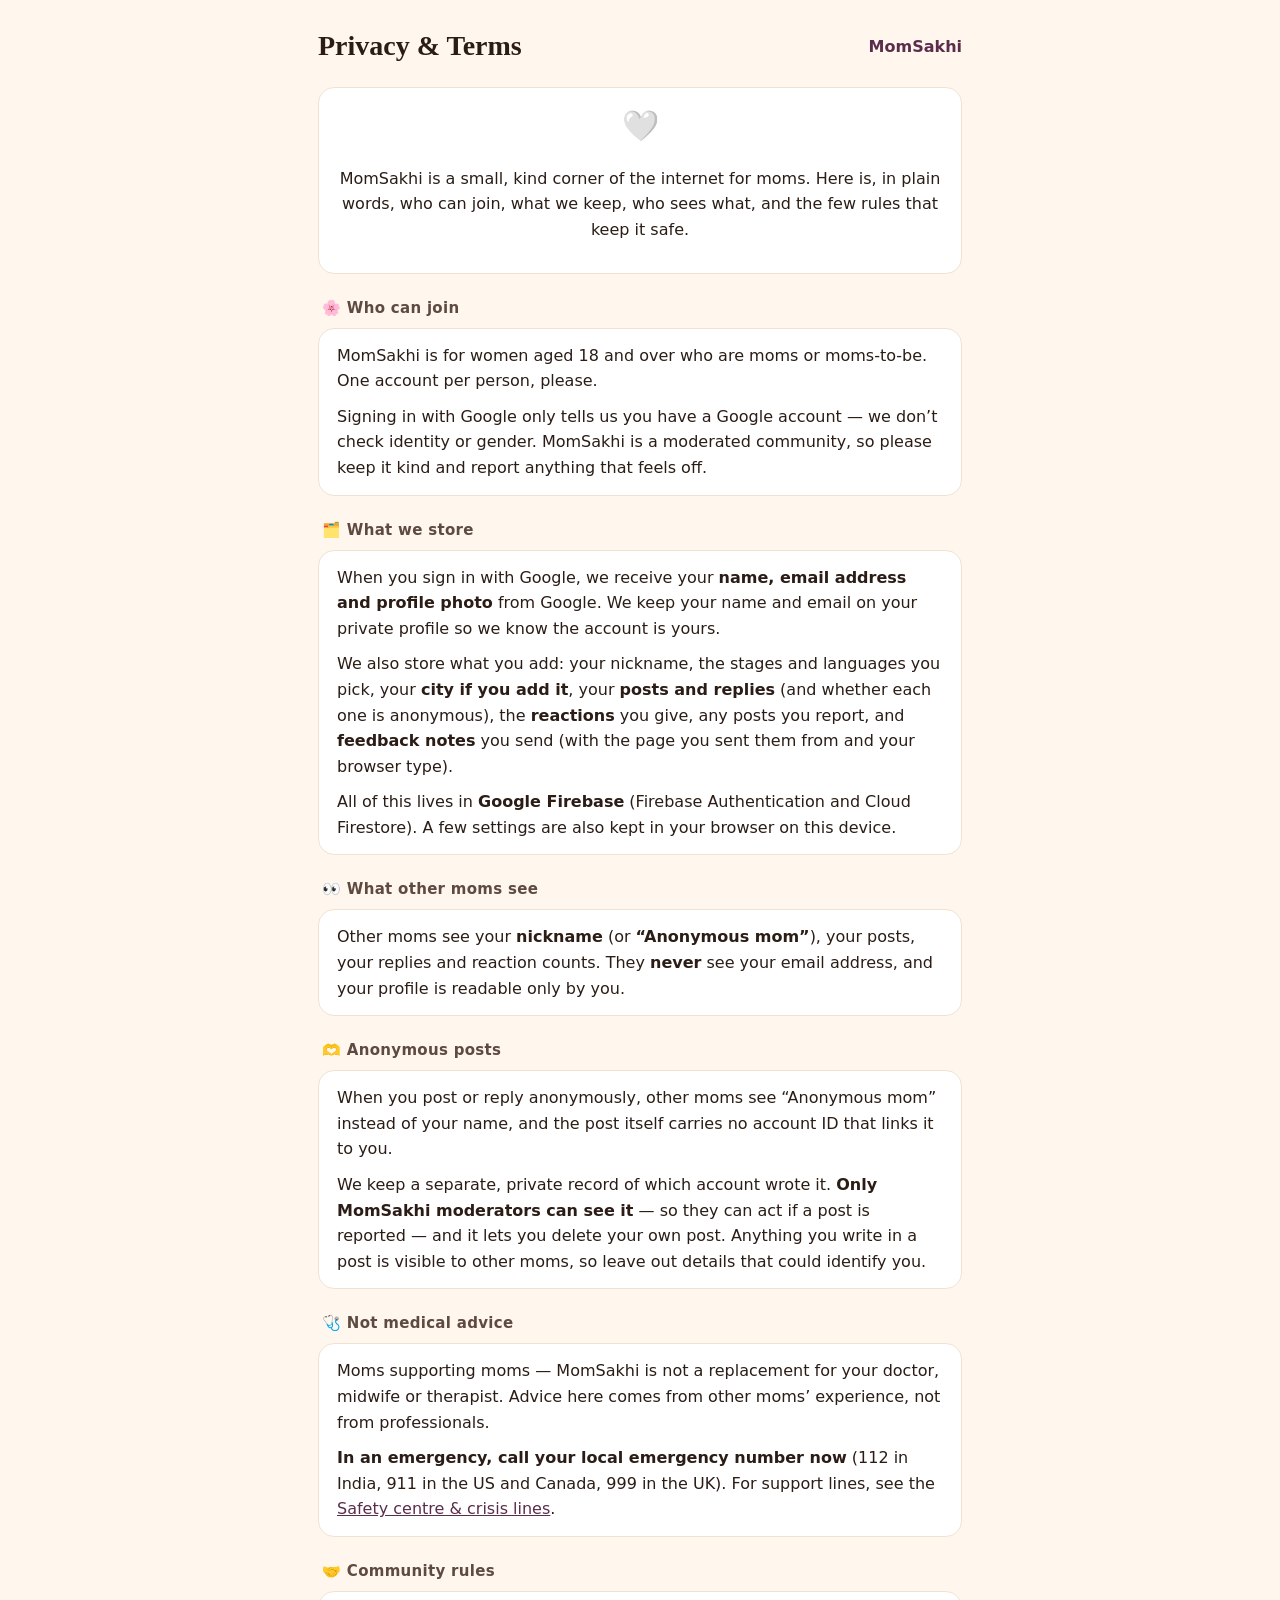
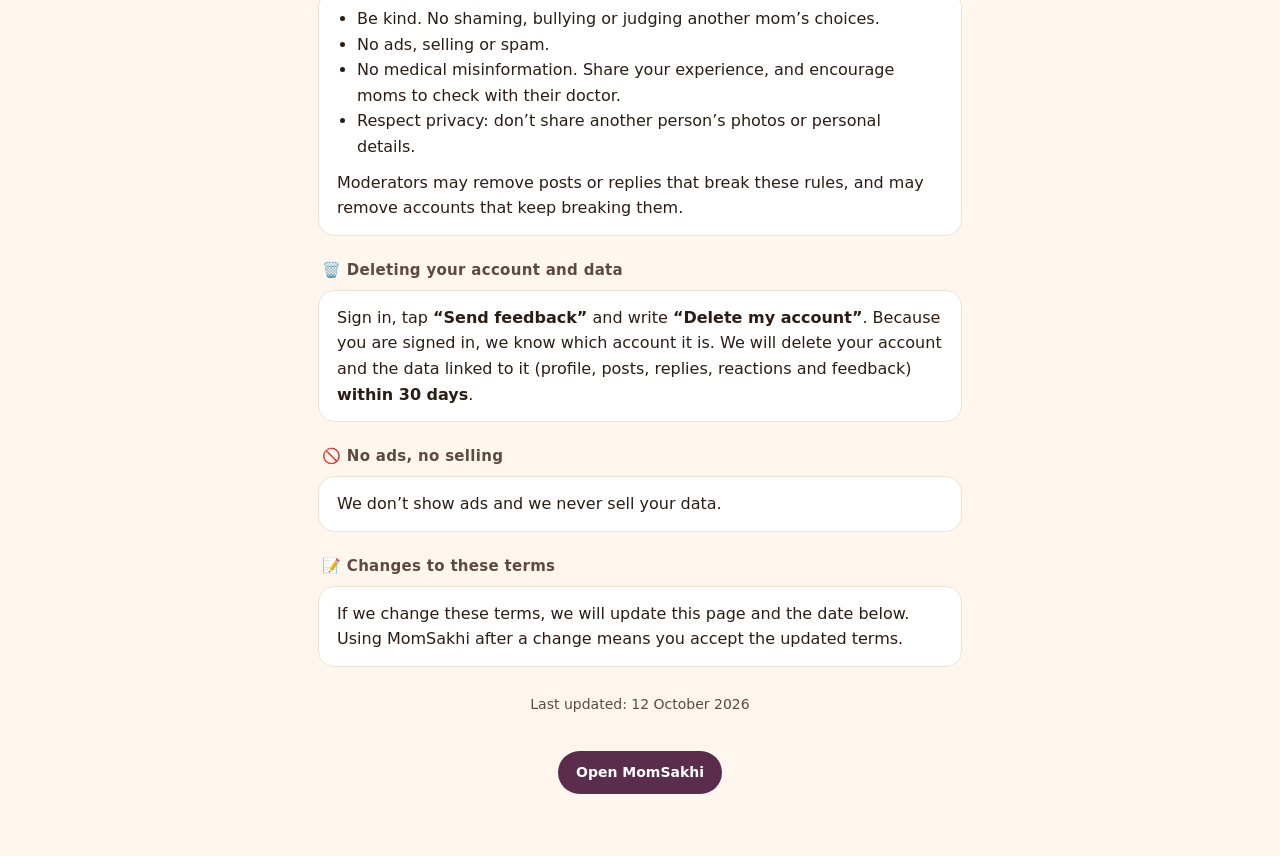
==== privacy/index.html @ 56ae9c94 "Pre-invite safety: untraceable anon posts, honest copy, no demo moms in real mode, static /privacy/ " ====
<!doctype html>
<html lang="en">
<head>
  <meta charset="utf-8">
  <meta name="viewport" content="width=device-width, initial-scale=1, viewport-fit=cover">
  <meta name="theme-color" content="#FFF7EE">
  <title>Privacy &amp; Terms — MomSakhi</title>
  <meta name="description" content="MomSakhi Privacy & Terms in plain words: who can join, what we store, who sees what, anonymous posts, and the community rules.">
  <link rel="icon" type="image/png" sizes="192x192" href="../icons/icon-192.png">
  <!--
    Static, no-JavaScript copy of the in-app #privacy page (app.js V.privacy), so
    https://sweta1910.github.io/momsakhi/privacy works for app-store listings,
    Google OAuth consent screens and anyone without JS. KEEP IN SYNC with app.js
    (tests/test_aangan_web.py TestStaticPrivacyPage checks the key lines match).
    Self-contained styles on purpose: no app.js / styles.css needed.
  -->
  <style>
    :root { --bg:#FFF7EE; --card:#fff; --ink:#2B1D16; --ink-2:#5E4A40; --plum:#5A2D4C; --line:#F0E2D3; }
    * { box-sizing: border-box; }
    body { margin:0; background:var(--bg); color:var(--ink); font:16px/1.6 "Plus Jakarta Sans", system-ui, -apple-system, "Segoe UI", Roboto, sans-serif; }
    main { max-width: 680px; margin: 0 auto; padding: 24px 18px 48px; }
    header { display:flex; align-items:center; justify-content:space-between; gap:12px; margin-bottom: 18px; }
    h1 { font-family: Fraunces, Georgia, serif; font-size: 28px; margin: 0; }
    .brand { color: var(--plum); font-weight: 700; text-decoration: none; }
    .card { background: var(--card); border: 1px solid var(--line); border-radius: 16px; padding: 14px 18px; }
    .intro { text-align: center; margin-bottom: 8px; }
    section h2 { font-size: 15px; letter-spacing: .02em; color: var(--ink-2); margin: 22px 4px 8px; }
    section p { margin: 0 0 10px; } section p:last-child { margin-bottom: 0; }
    ul { margin: 0 0 10px; padding-left: 20px; }
    a { color: var(--plum); }
    .foot { text-align:center; color: var(--ink-2); font-size: 14px; margin-top: 26px; }
    .open { display:inline-block; margin-top: 10px; padding: 10px 18px; border-radius: 999px; background: var(--plum); color:#fff; text-decoration:none; font-weight:600; }
  </style>
</head>
<body>
<main class="privacy-static">
  <header>
    <h1>Privacy &amp; Terms</h1>
    <a class="brand" href="../#home">MomSakhi</a>
  </header>

  <div class="card intro">
    <div style="font-size:30px;margin-bottom:8px" aria-hidden="true">🤍</div>
    <p>MomSakhi is a small, kind corner of the internet for moms. Here is, in plain words, who can join, what we keep, who sees what, and the few rules that keep it safe.</p>
  </div>

  <section>
    <h2><span aria-hidden="true">🌸</span> Who can join</h2>
    <div class="card">
      <p>MomSakhi is for women aged 18 and over who are moms or moms-to-be. One account per person, please.</p>
      <p>Signing in with Google only tells us you have a Google account — we don’t check identity or gender. MomSakhi is a moderated community, so please keep it kind and report anything that feels off.</p>
    </div>
  </section>

  <section>
    <h2><span aria-hidden="true">🗂️</span> What we store</h2>
    <div class="card">
      <p>When you sign in with Google, we receive your <b>name, email address and profile photo</b> from Google. We keep your name and email on your private profile so we know the account is yours.</p>
      <p>We also store what you add: your nickname, the stages and languages you pick, your <b>city if you add it</b>, your <b>posts and replies</b> (and whether each one is anonymous), the <b>reactions</b> you give, any posts you report, and <b>feedback notes</b> you send (with the page you sent them from and your browser type).</p>
      <p>All of this lives in <b>Google Firebase</b> (Firebase Authentication and Cloud Firestore). A few settings are also kept in your browser on this device.</p>
    </div>
  </section>

  <section>
    <h2><span aria-hidden="true">👀</span> What other moms see</h2>
    <div class="card">
      <p>Other moms see your <b>nickname</b> (or <b>“Anonymous mom”</b>), your posts, your replies and reaction counts. They <b>never</b> see your email address, and your profile is readable only by you.</p>
    </div>
  </section>

  <section>
    <h2><span aria-hidden="true">🫶</span> Anonymous posts</h2>
    <div class="card">
      <p>When you post or reply anonymously, other moms see “Anonymous mom” instead of your name, and the post itself carries no account ID that links it to you.</p>
      <p>We keep a separate, private record of which account wrote it. <b>Only MomSakhi moderators can see it</b> — so they can act if a post is reported — and it lets you delete your own post. Anything you write in a post is visible to other moms, so leave out details that could identify you.</p>
    </div>
  </section>

  <section>
    <h2><span aria-hidden="true">🩺</span> Not medical advice</h2>
    <div class="card">
      <p>Moms supporting moms — MomSakhi is not a replacement for your doctor, midwife or therapist. Advice here comes from other moms’ experience, not from professionals.</p>
      <p><b>In an emergency, call your local emergency number now</b> (112 in India, 911 in the US and Canada, 999 in the UK). For support lines, see the <a href="../#safety">Safety centre &amp; crisis lines</a>.</p>
    </div>
  </section>

  <section>
    <h2><span aria-hidden="true">🤝</span> Community rules</h2>
    <div class="card">
      <ul>
        <li>Be kind. No shaming, bullying or judging another mom’s choices.</li>
        <li>No ads, selling or spam.</li>
        <li>No medical misinformation. Share your experience, and encourage moms to check with their doctor.</li>
        <li>Respect privacy: don’t share another person’s photos or personal details.</li>
      </ul>
      <p>Moderators may remove posts or replies that break these rules, and may remove accounts that keep breaking them.</p>
    </div>
  </section>

  <section>
    <h2><span aria-hidden="true">🗑️</span> Deleting your account and data</h2>
    <div class="card">
      <p>Sign in, tap <b>“Send feedback”</b> and write <b>“Delete my account”</b>. Because you are signed in, we know which account it is. We will delete your account and the data linked to it (profile, posts, replies, reactions and feedback) <b>within 30 days</b>.</p>
    </div>
  </section>

  <section>
    <h2><span aria-hidden="true">🚫</span> No ads, no selling</h2>
    <div class="card">
      <p>We don’t show ads and we never sell your data.</p>
    </div>
  </section>

  <section>
    <h2><span aria-hidden="true">📝</span> Changes to these terms</h2>
    <div class="card">
      <p>If we change these terms, we will update this page and the date below. Using MomSakhi after a change means you accept the updated terms.</p>
    </div>
  </section>

  <p class="foot" id="privacy-updated">Last updated: 12 October 2026</p>
  <p class="foot"><a class="open" href="../#home">Open MomSakhi</a></p>
</main>
</body>
</html>
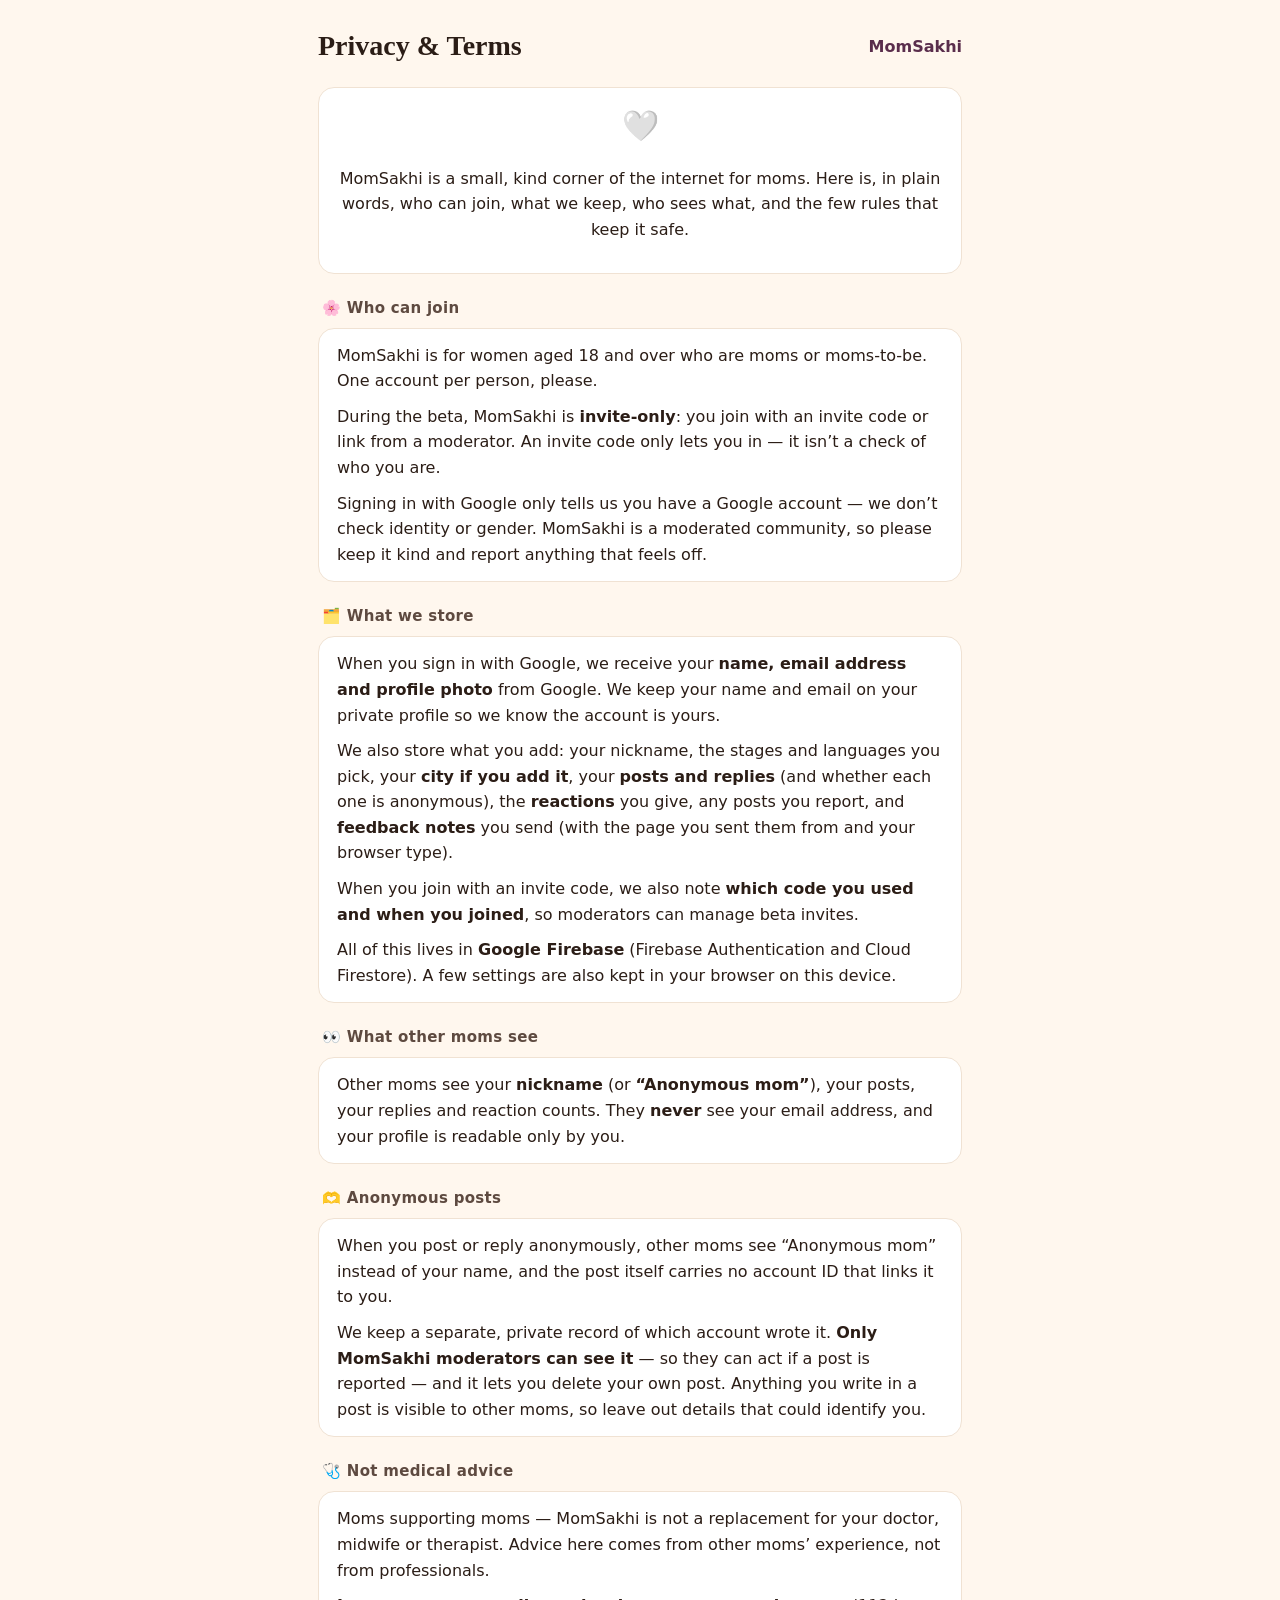
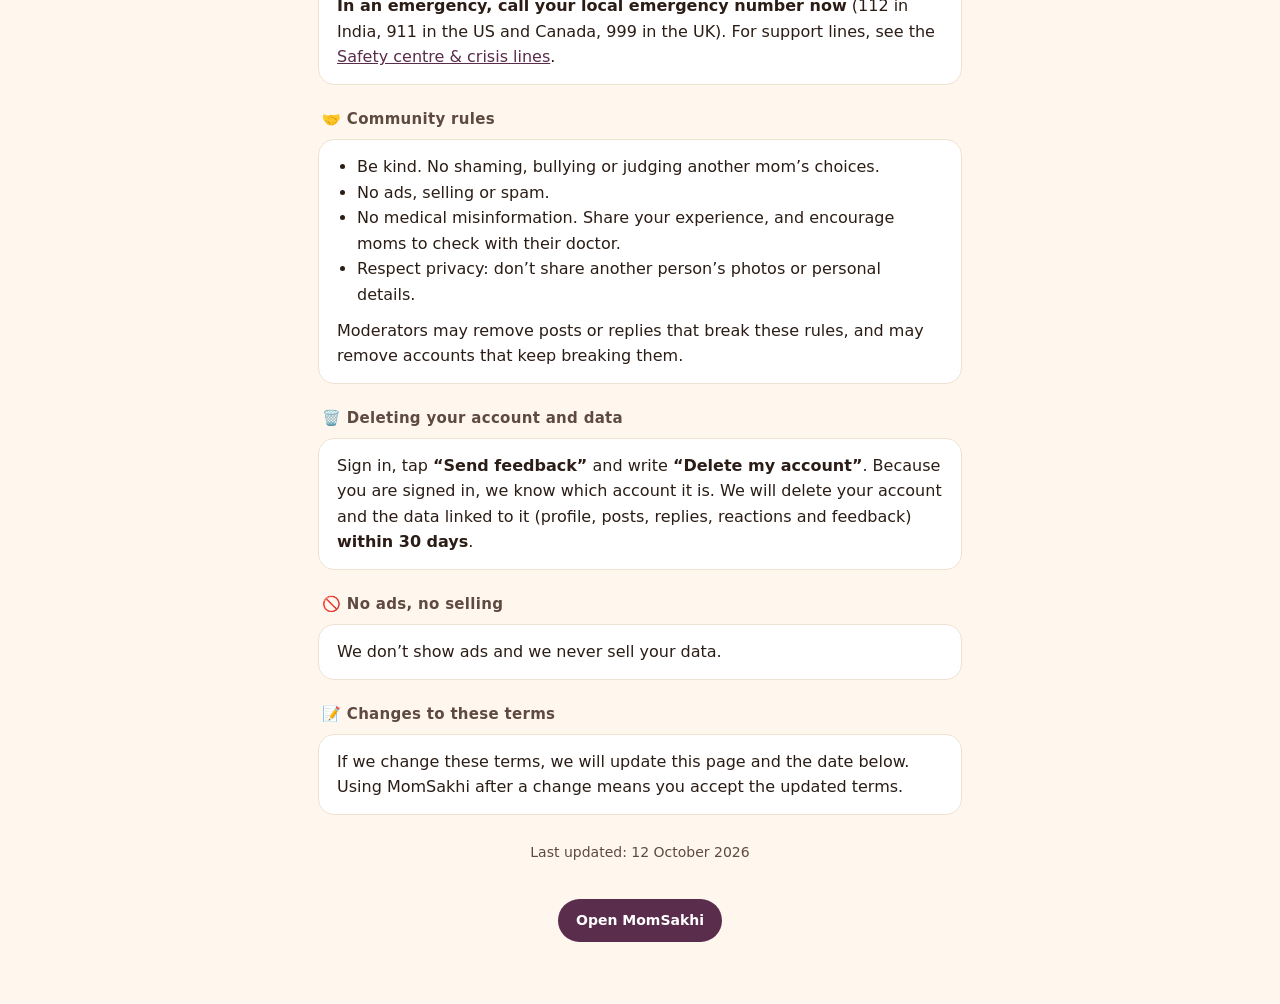
==== commit 1efde793: "Closed beta: invite codes - /invites/{code} (SAKHI-XXXXXX, no 0/O/1/I) + /members/{uid}; redemption " ====
--- a/privacy/index.html
+++ b/privacy/index.html
@@ -48,6 +48,7 @@
     <h2><span aria-hidden="true">🌸</span> Who can join</h2>
     <div class="card">
       <p>MomSakhi is for women aged 18 and over who are moms or moms-to-be. One account per person, please.</p>
+      <p>During the beta, MomSakhi is <b>invite-only</b>: you join with an invite code or link from a moderator. An invite code only lets you in — it isn’t a check of who you are.</p>
       <p>Signing in with Google only tells us you have a Google account — we don’t check identity or gender. MomSakhi is a moderated community, so please keep it kind and report anything that feels off.</p>
     </div>
   </section>
@@ -57,6 +58,7 @@
     <div class="card">
       <p>When you sign in with Google, we receive your <b>name, email address and profile photo</b> from Google. We keep your name and email on your private profile so we know the account is yours.</p>
       <p>We also store what you add: your nickname, the stages and languages you pick, your <b>city if you add it</b>, your <b>posts and replies</b> (and whether each one is anonymous), the <b>reactions</b> you give, any posts you report, and <b>feedback notes</b> you send (with the page you sent them from and your browser type).</p>
+      <p>When you join with an invite code, we also note <b>which code you used and when you joined</b>, so moderators can manage beta invites.</p>
       <p>All of this lives in <b>Google Firebase</b> (Firebase Authentication and Cloud Firestore). A few settings are also kept in your browser on this device.</p>
     </div>
   </section>
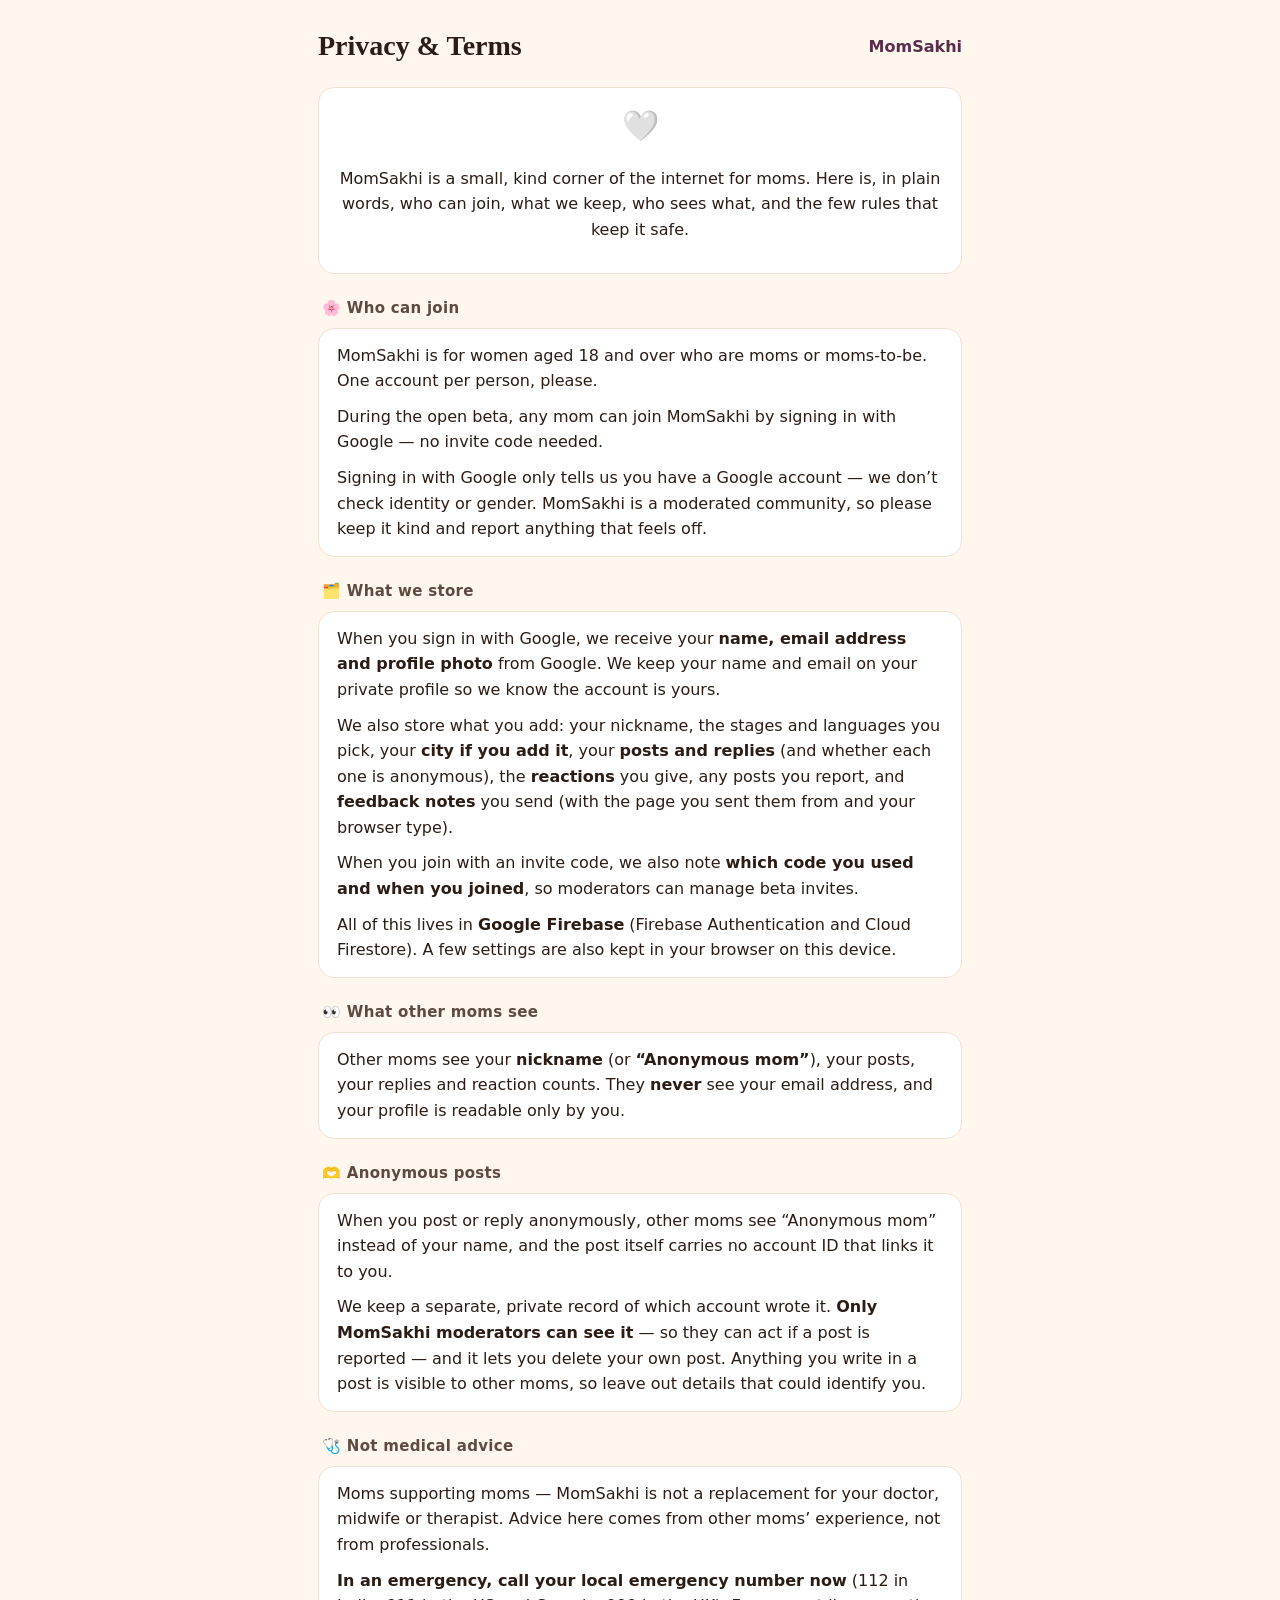
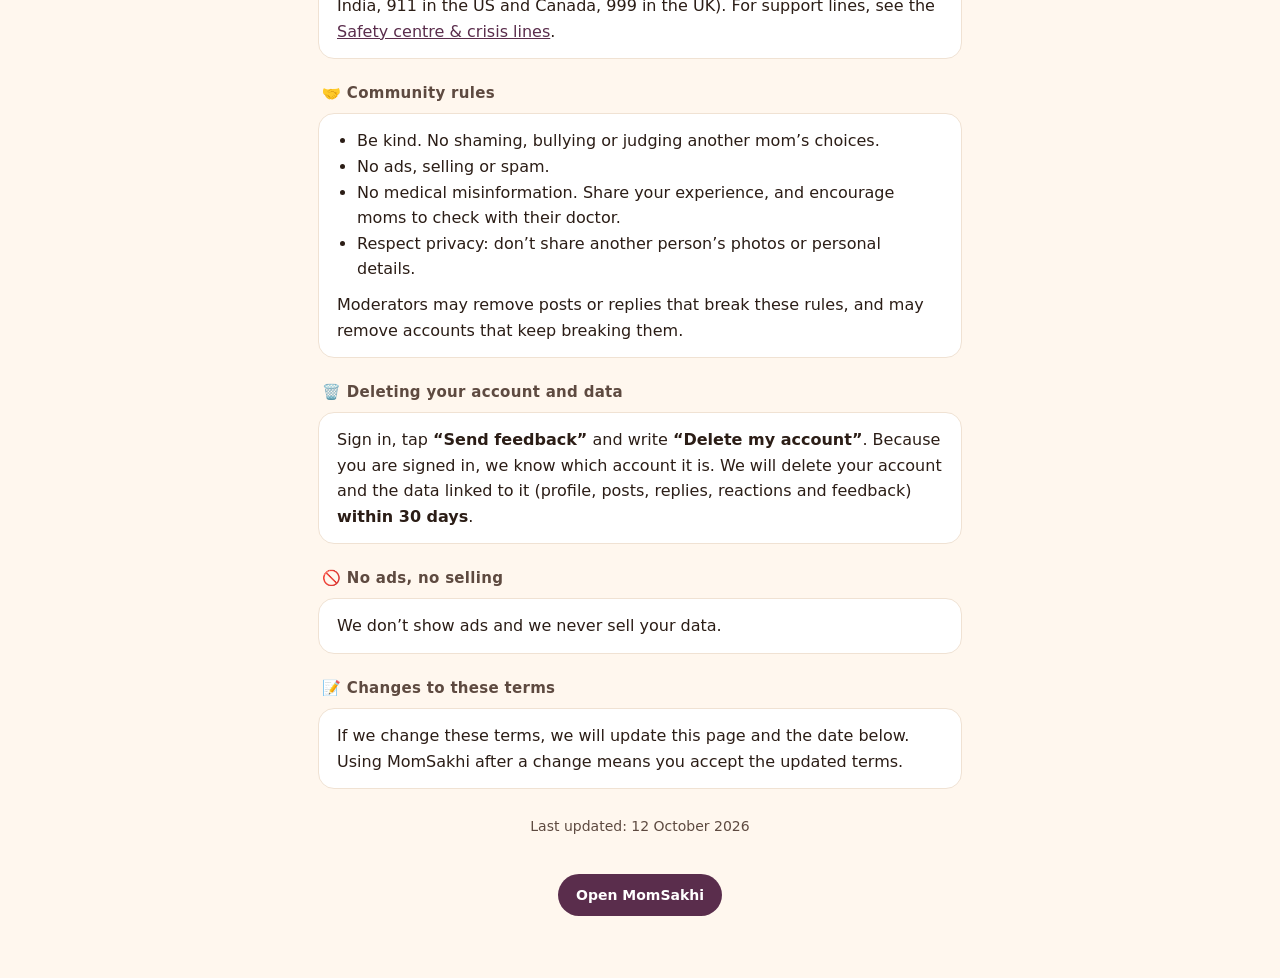
==== commit 507851f1: "feat(beta): open beta - remove invite-code gate Any Google-signed-in mom is now a member and goes st" ====
--- a/privacy/index.html
+++ b/privacy/index.html
@@ -9,7 +9,7 @@
   <link rel="icon" type="image/png" sizes="192x192" href="../icons/icon-192.png">
   <!--
     Static, no-JavaScript copy of the in-app #privacy page (app.js V.privacy), so
-    https://sweta1910.github.io/momsakhi/privacy works for app-store listings,
+    https://momsakhi.com/privacy works for app-store listings,
     Google OAuth consent screens and anyone without JS. KEEP IN SYNC with app.js
     (tests/test_aangan_web.py TestStaticPrivacyPage checks the key lines match).
     Self-contained styles on purpose: no app.js / styles.css needed.
@@ -48,7 +48,7 @@
     <h2><span aria-hidden="true">🌸</span> Who can join</h2>
     <div class="card">
       <p>MomSakhi is for women aged 18 and over who are moms or moms-to-be. One account per person, please.</p>
-      <p>During the beta, MomSakhi is <b>invite-only</b>: you join with an invite code or link from a moderator. An invite code only lets you in — it isn’t a check of who you are.</p>
+      <p>During the open beta, any mom can join MomSakhi by signing in with Google — no invite code needed.</p>
       <p>Signing in with Google only tells us you have a Google account — we don’t check identity or gender. MomSakhi is a moderated community, so please keep it kind and report anything that feels off.</p>
     </div>
   </section>
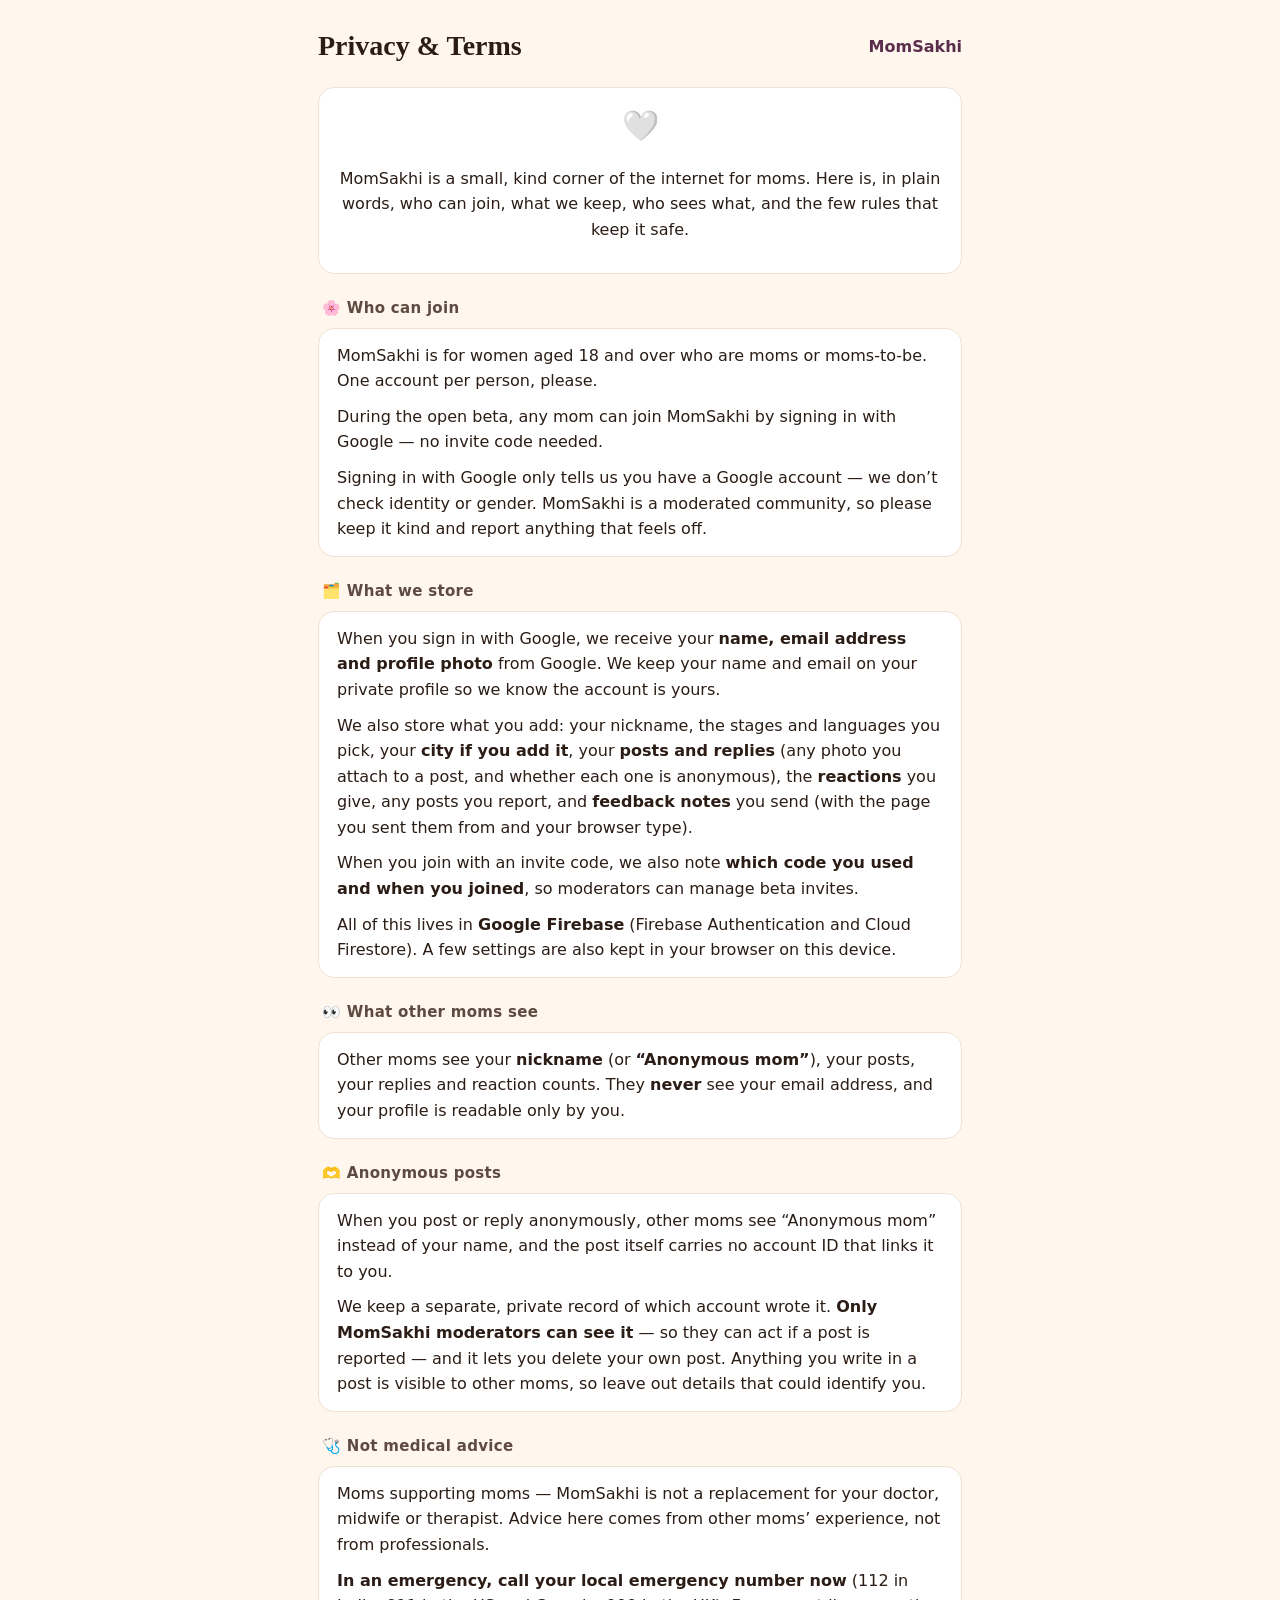
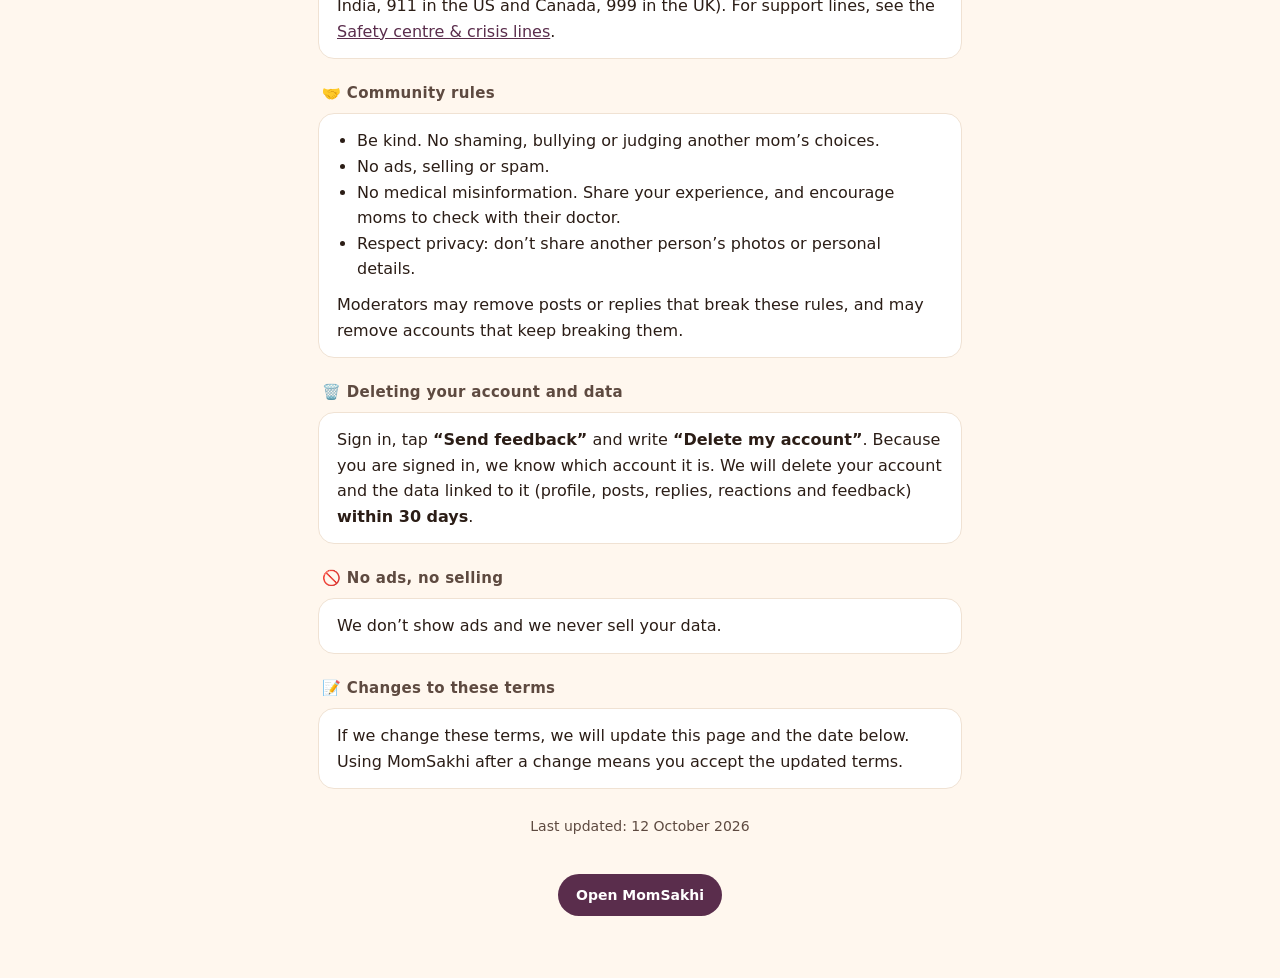
==== commit b64af57a: "Post types (Question/Vent/Experience), Moms' tips feed, share on tips, kid circles, anonymous off by" ====
--- a/privacy/index.html
+++ b/privacy/index.html
@@ -57,7 +57,7 @@
     <h2><span aria-hidden="true">🗂️</span> What we store</h2>
     <div class="card">
       <p>When you sign in with Google, we receive your <b>name, email address and profile photo</b> from Google. We keep your name and email on your private profile so we know the account is yours.</p>
-      <p>We also store what you add: your nickname, the stages and languages you pick, your <b>city if you add it</b>, your <b>posts and replies</b> (and whether each one is anonymous), the <b>reactions</b> you give, any posts you report, and <b>feedback notes</b> you send (with the page you sent them from and your browser type).</p>
+      <p>We also store what you add: your nickname, the stages and languages you pick, your <b>city if you add it</b>, your <b>posts and replies</b> (any photo you attach to a post, and whether each one is anonymous), the <b>reactions</b> you give, any posts you report, and <b>feedback notes</b> you send (with the page you sent them from and your browser type).</p>
       <p>When you join with an invite code, we also note <b>which code you used and when you joined</b>, so moderators can manage beta invites.</p>
       <p>All of this lives in <b>Google Firebase</b> (Firebase Authentication and Cloud Firestore). A few settings are also kept in your browser on this device.</p>
     </div>
